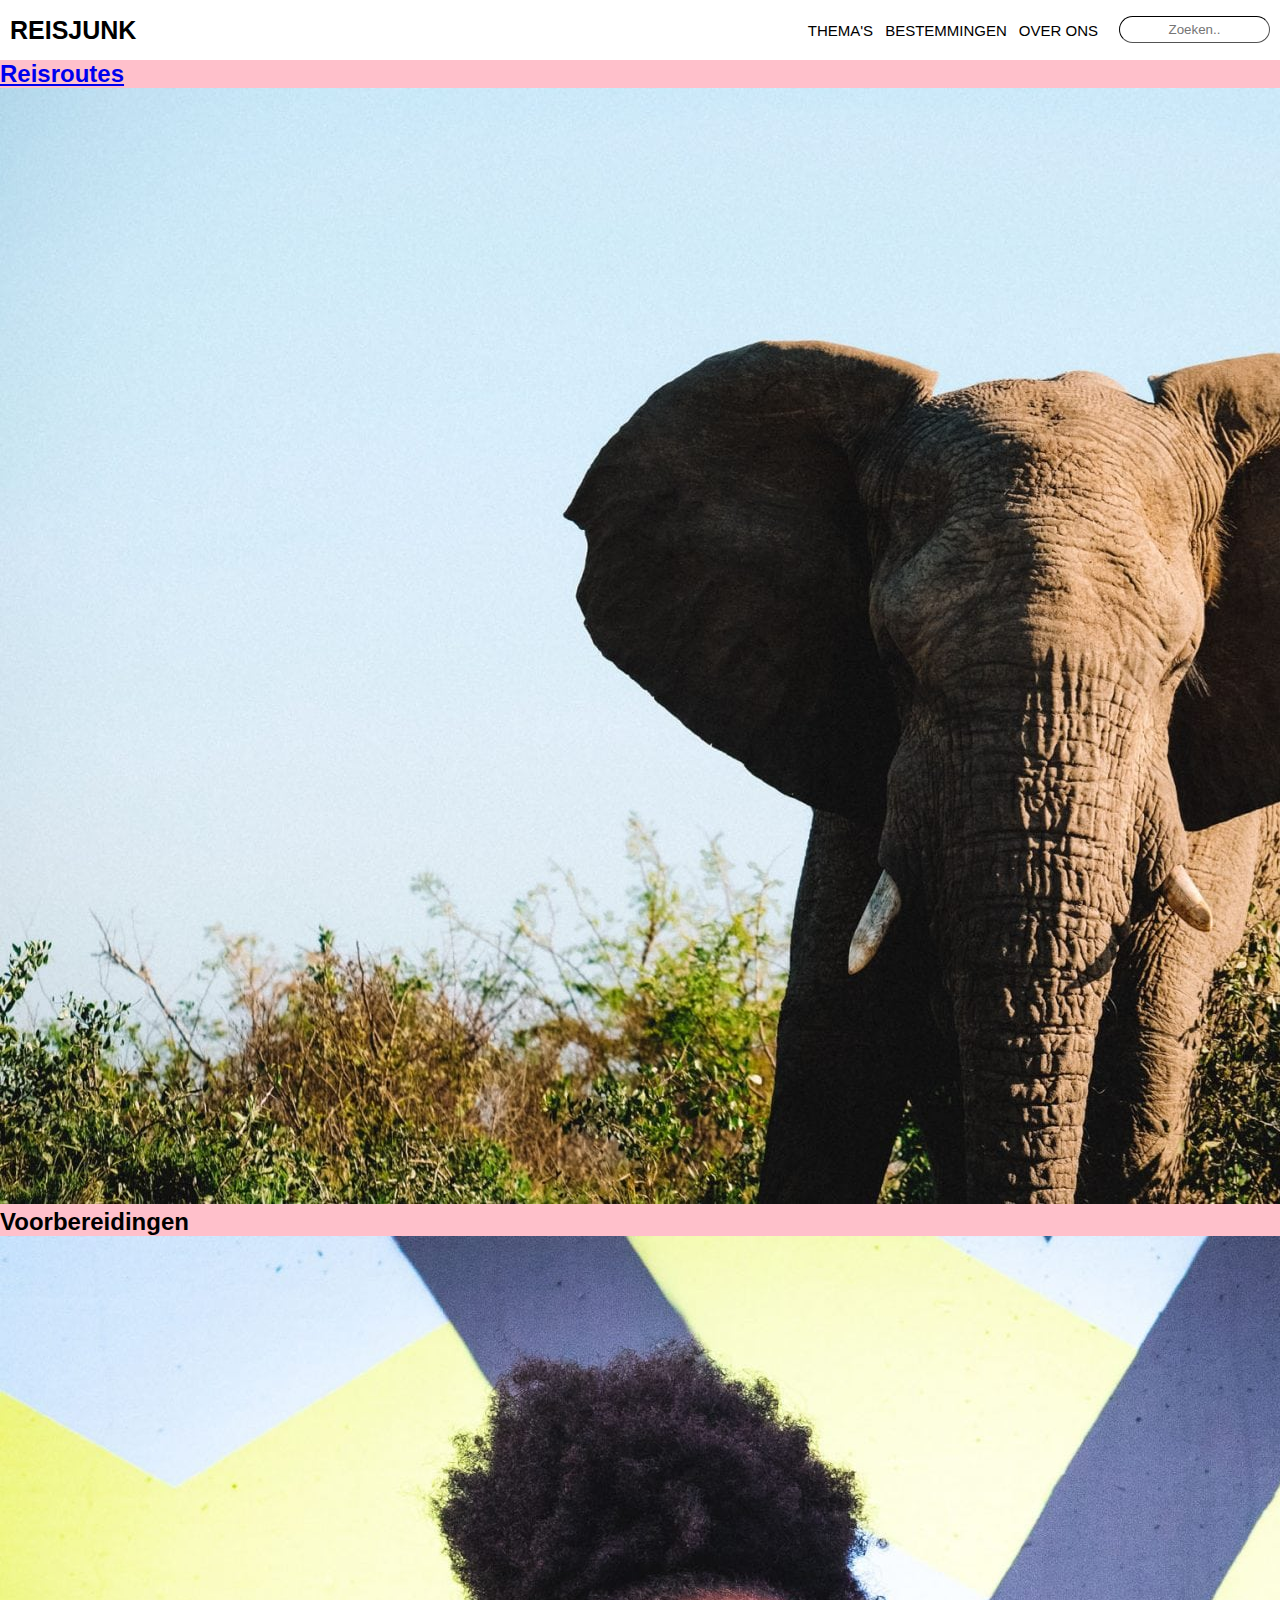
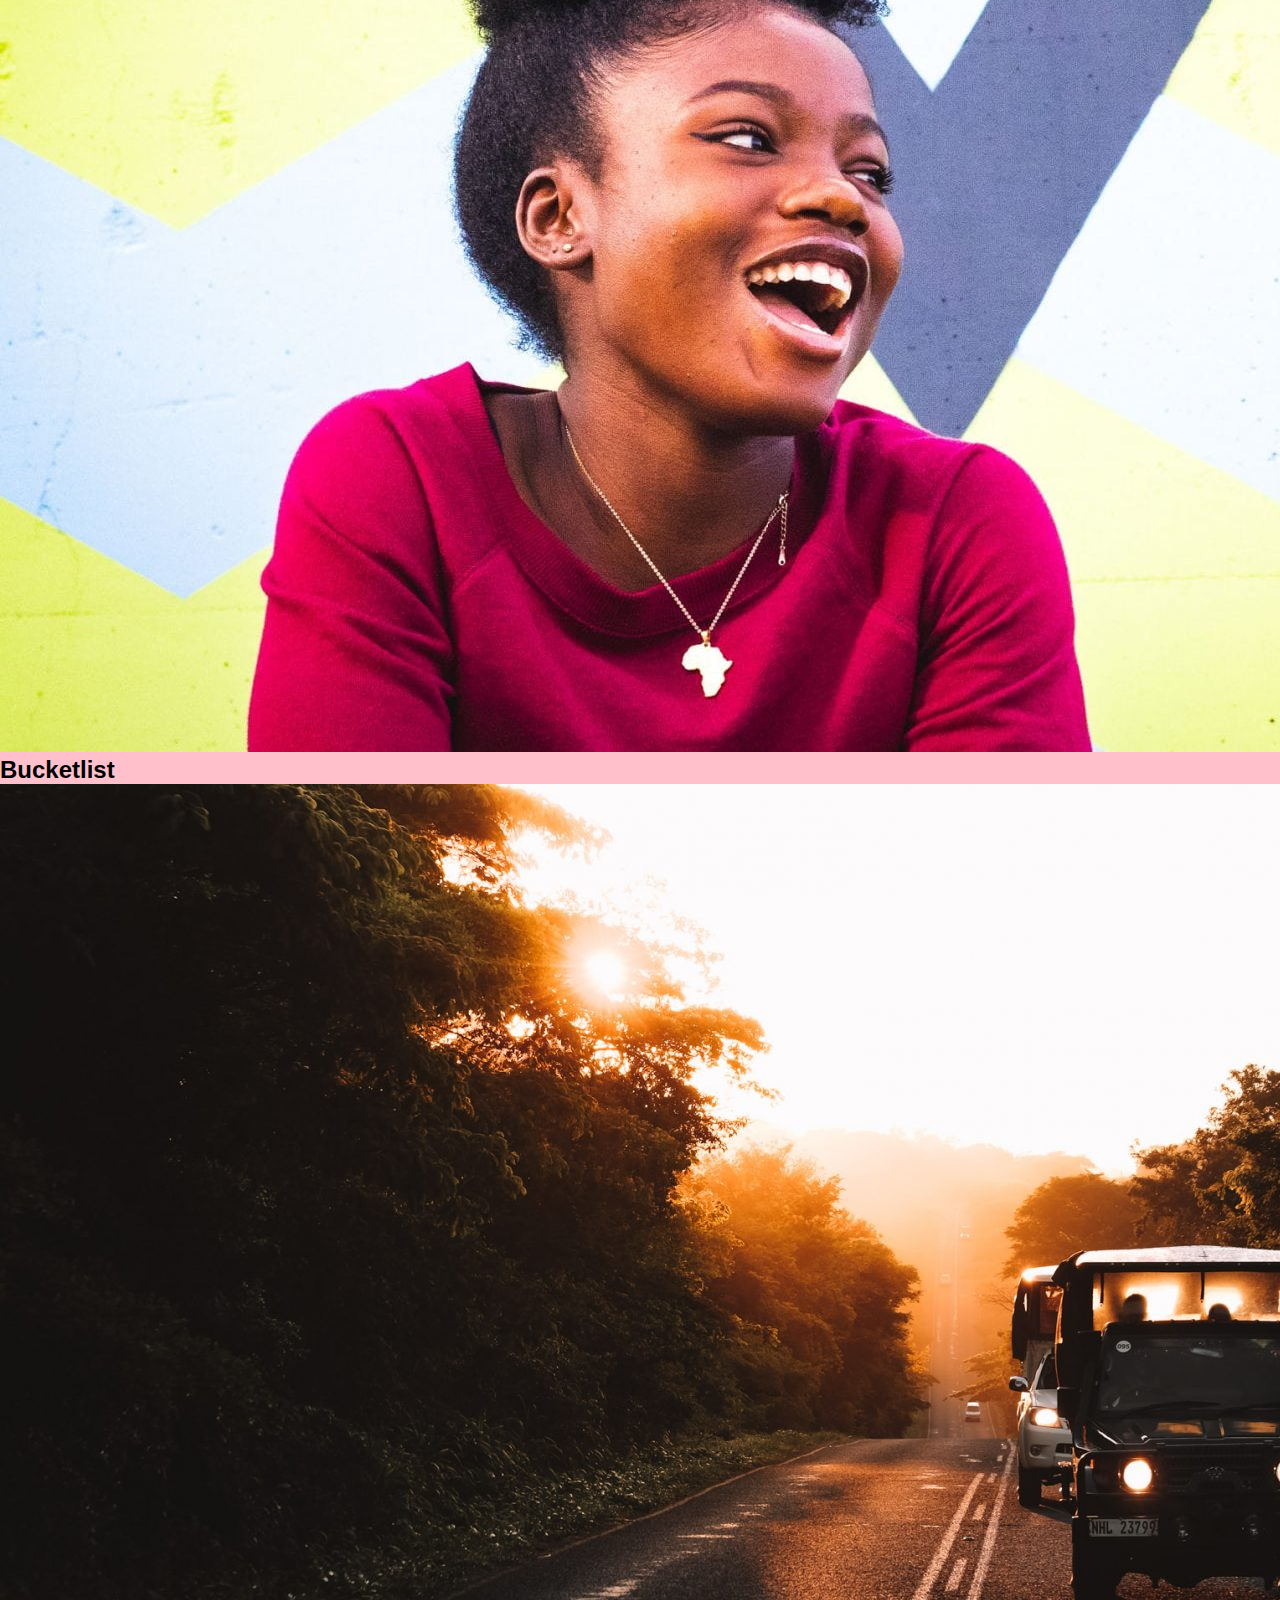
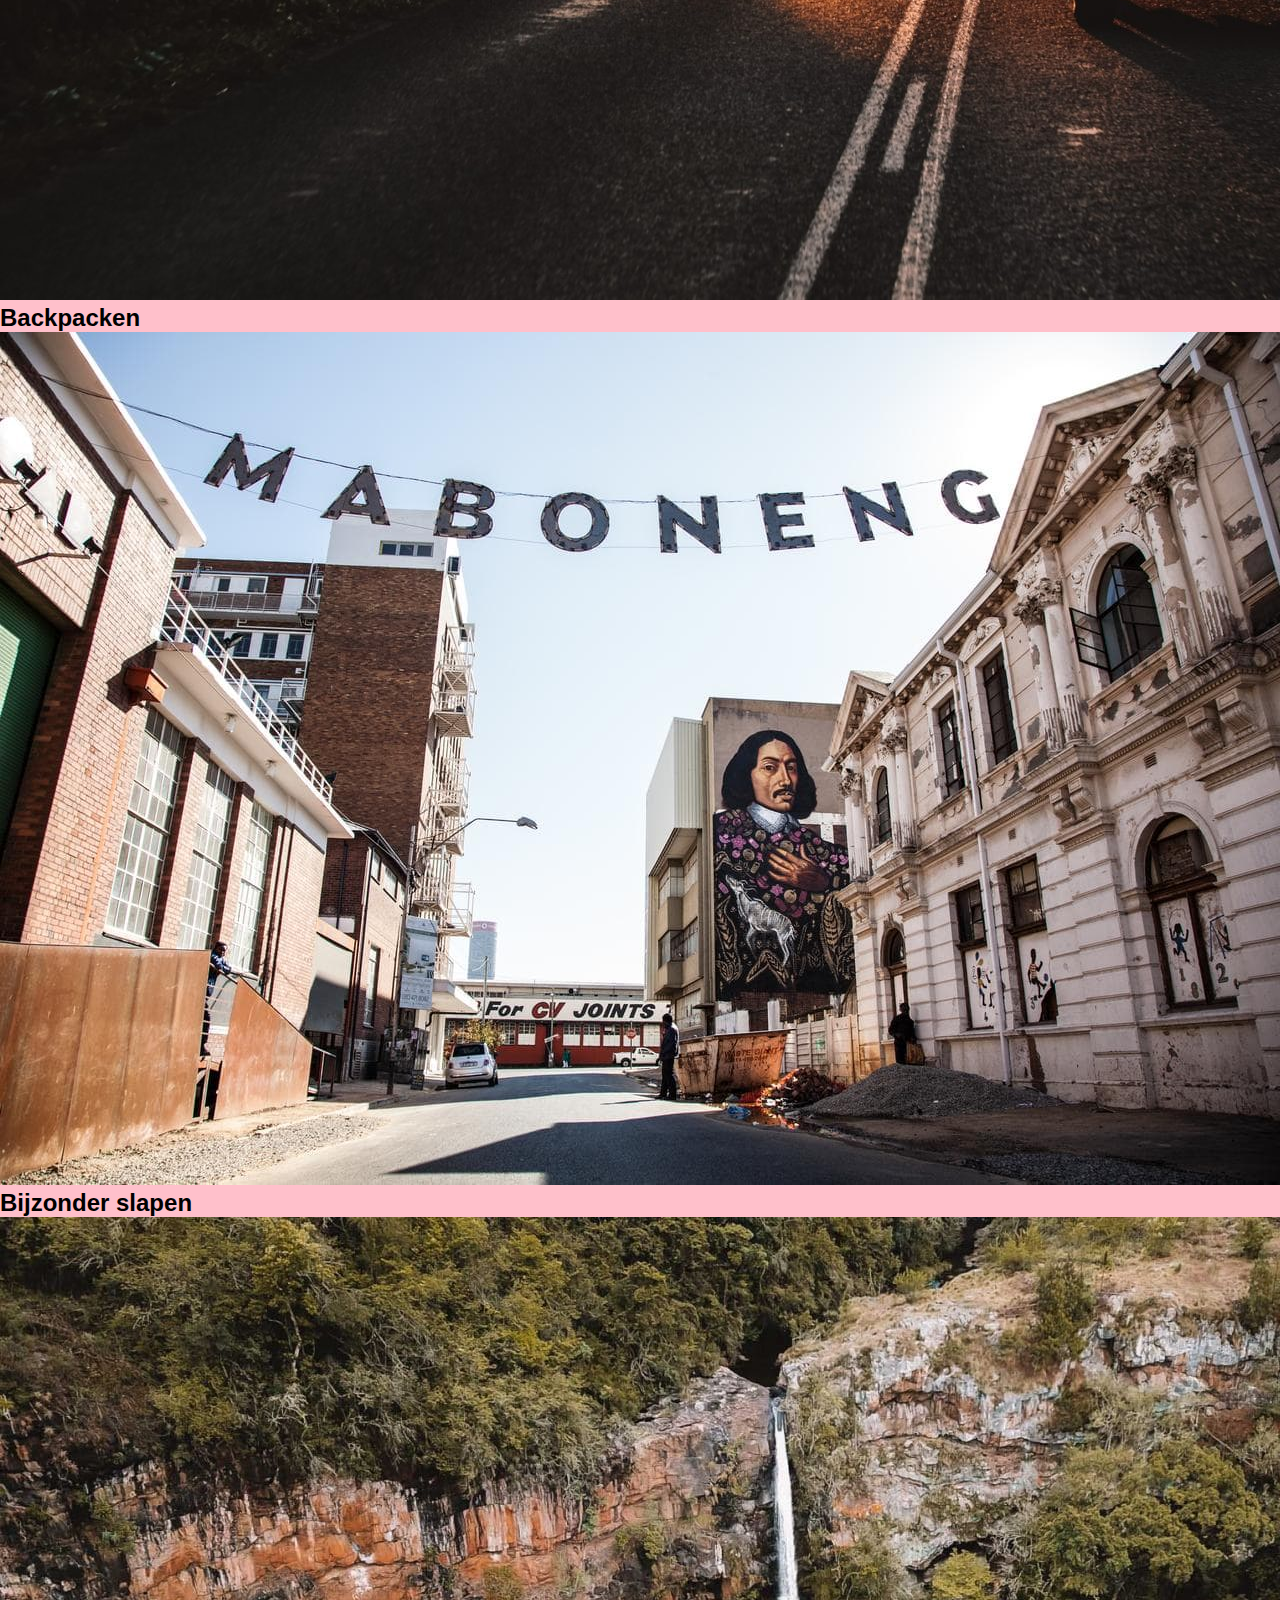
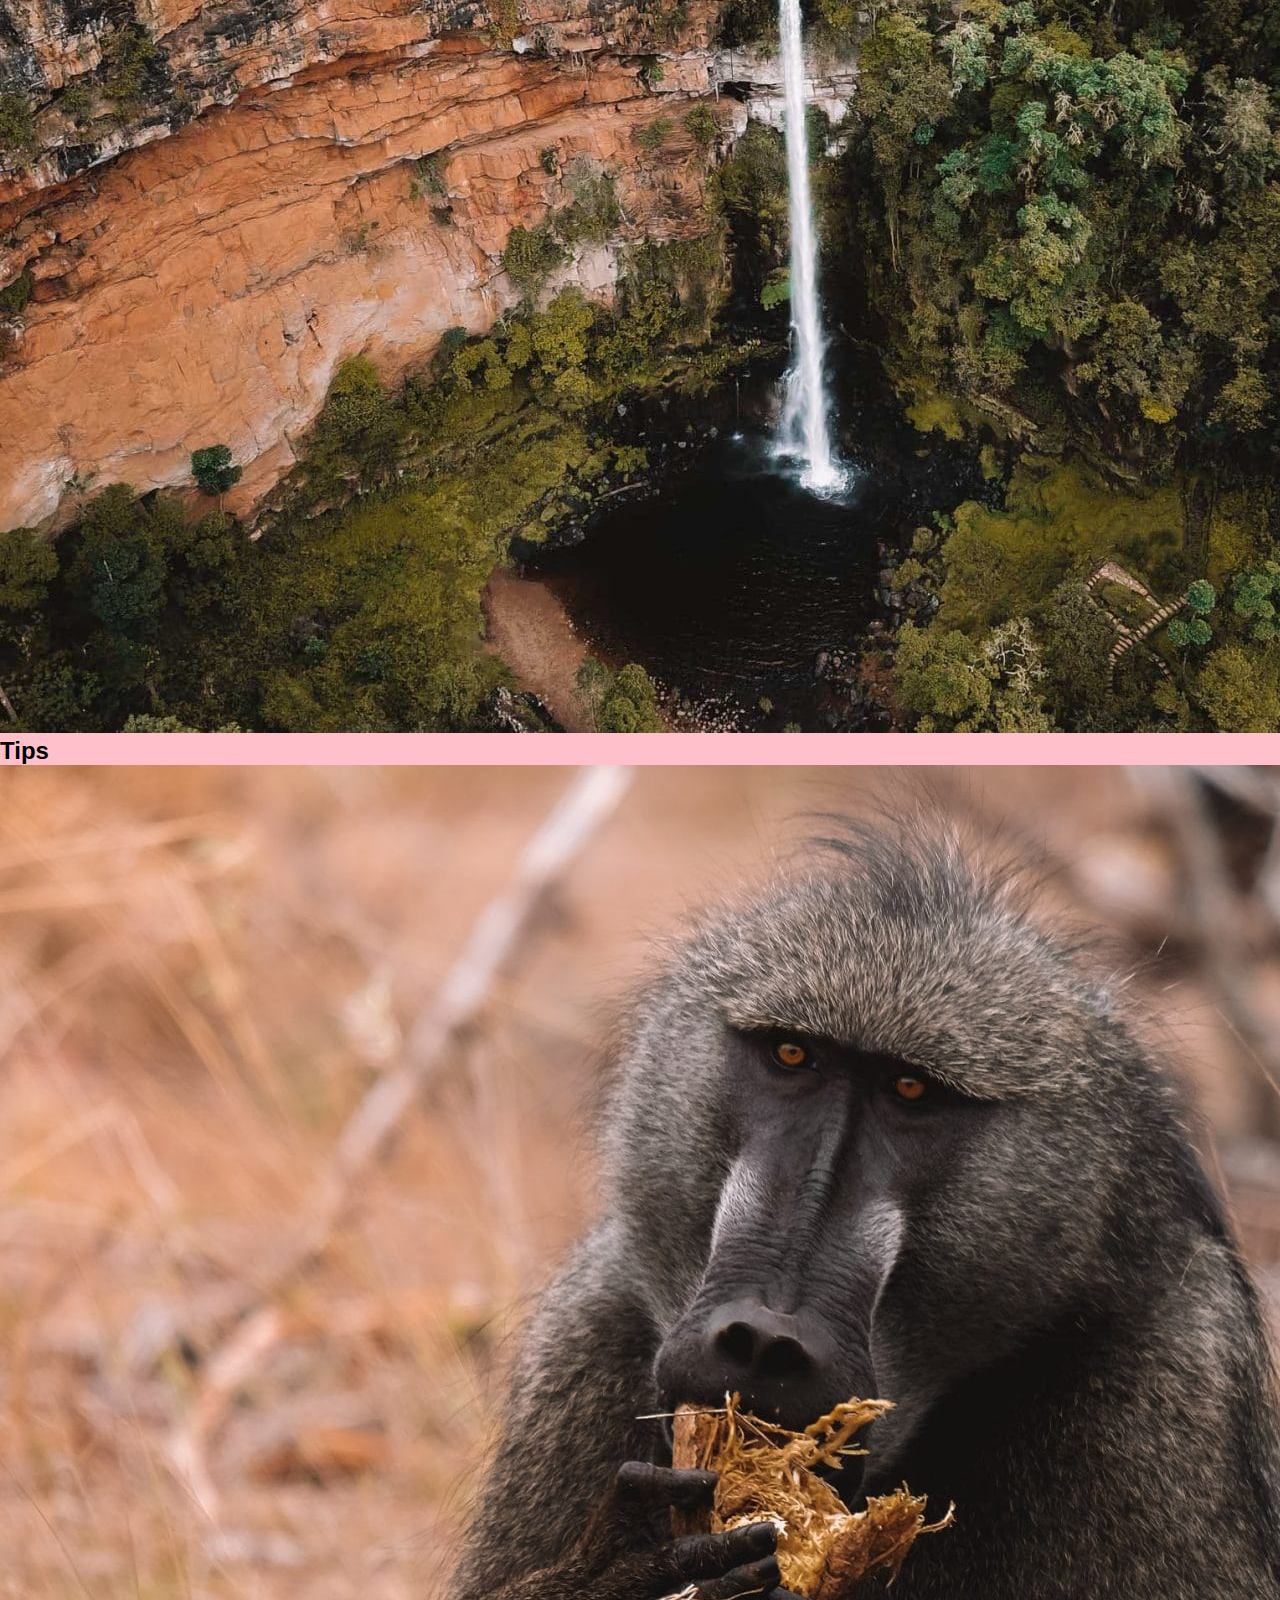
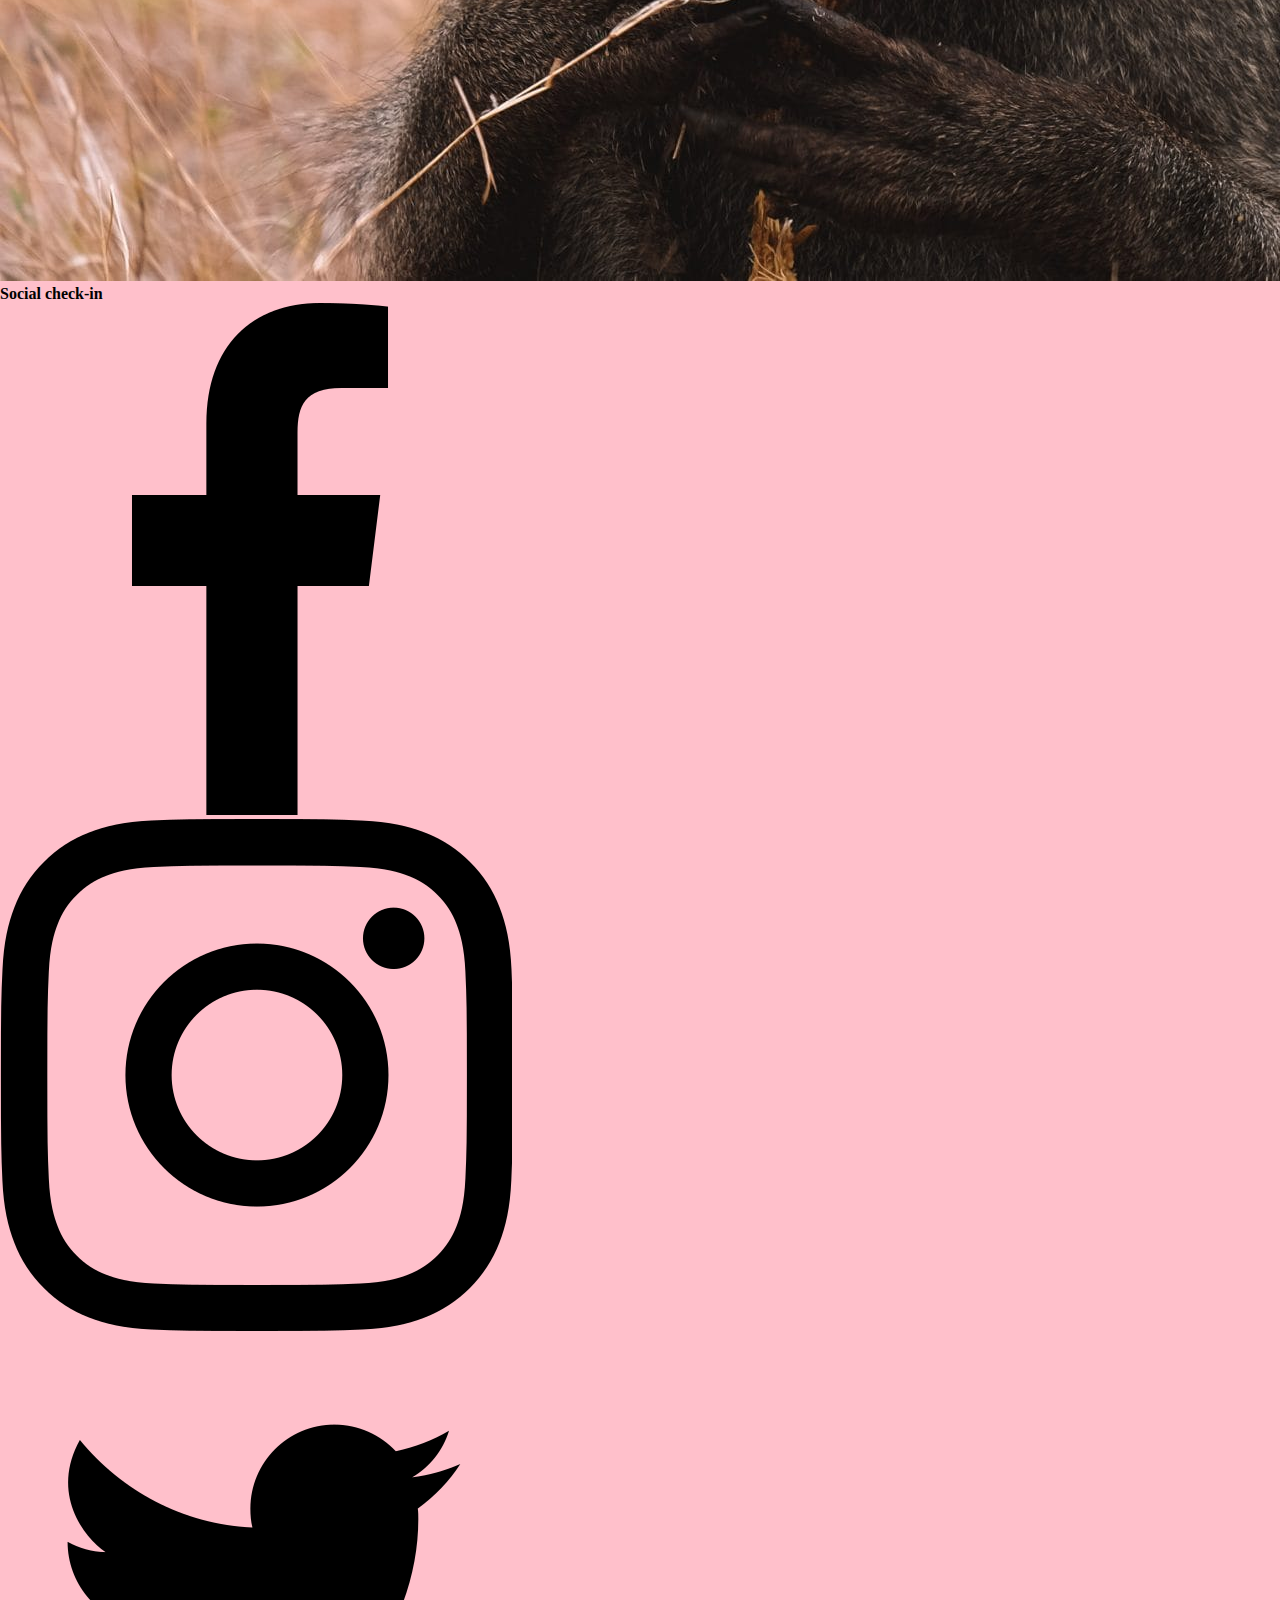
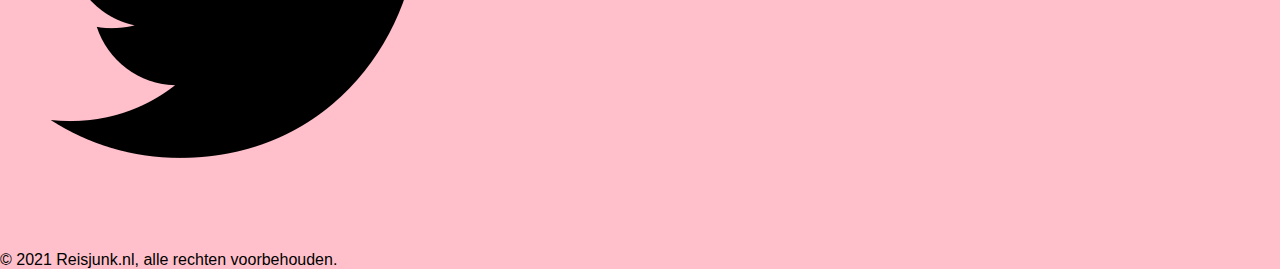
==== index.html @ 183aeb44 "Add files via upload" ====
<!doctype html>
<html lang="nl">

<head>
	<meta charset="UTF-8">
	<meta name="author" content="jouw naam">
	<meta name="viewport" content="width=device-width, initial-scale=1">

	<link href="styles/style.css" rel="stylesheet">
</head>

<body>
	<header>
		<section>
			<a class="merk " href="index.html">Reisjunk</a>
			<!--<img src="images/logo.png" alt="reisjunklogoimage">
				<img src="images/hamburgermenu.png" alt="hamburgermenu">-->
		</section>
		<nav>
			<section>
				<ul>
					<li><a href="#">Thema's</a></li>
					<li><a href="#">Bestemmingen</a></li>
					<li><a href="#">Over ons</a></li>
					<input type="text" placeholder="Zoeken..">
				</ul>
			</section>


<section class="hamburgericon" onclick="toggleMobielMenu(this)">
		<div class="bar 1"></div>
			<div class="bar 2"></div>
			<div class="bar 3"></div>
			<ul class="mobielmenu">
				<li><a href="#">Thema's</a></li>
				<li><a href="#">Bestemmingen</a></li>
				<li><a href="#">Over ons</a></li>
				<input type="text" placeholder="Zoeken..">
			</ul>
		</div>
		</section>
			</nav>

	</header>

	<main>
		<section id="Reisroutes">
			<h2><a href="pagina2.html">Reisroutes</a></h2>
			<img src="images/reisroutes.jpeg" alt="reisroutesimg">
		</section>

		<section id="Voorbereidingen">
			<h2>Voorbereidingen</h2>
			<img src="images/voorbereidingen.jpeg" alt="voorbereidingenimg">
		</section>

		<section id="Bucketlist">
			<h2>Bucketlist</h2>
			<img src="images/bucketlist.jpeg" alt="bucketlistimg">
		</section>

		<section id="Backpacken">
			<h2>Backpacken</h2>
			<img src="images/backpacken.jpeg" alt="backpackenimg">
		</section>

		<section id="Bijzonder slapen">
			<h2>Bijzonder slapen</h2>
			<img src="images/bijzonderslapen.jpeg" alt="Bijzonderslapenimg">
		</section>

		<section id="Tips">
			<h2>Tips</h2>
			<img src="images/tips.jpeg" alt="tipsimg">
		</section>

	</main>

	<footer>
		<section id="socials">
			<h4>Social check-in</h4>

			<ul>
				<li> <a href="https://www.instagram.com/reisjunk/"><img src="images/facebook.png" alt="facebook"></a></li>
				<li><a href="https://www.instagram.com/reisjunk/"><img src="images/instagram.png" alt="instagram"></a></li>
				<li><a href="https://www.instagram.com/reisjunk/"><img src="images/twitter.png" alt="twitter"></a></li>
			</ul>
			<p>© 2021 Reisjunk.nl, alle rechten voorbehouden.</p>

		</section>

		<footer>
</body>

</html>
---- styles/style.css ----
/* CSS Document */
:root {
  --lettertype: Helvetica;
  --letterkleur: black;
  --achtergrondkleur: white;
}

* {
  padding: 0;
  margin: 0;
}

body {
  background-color: pink
}

li {
  font-family: var(--lettertype);
  color: var(--letterkleur);
}

header {
  padding: 10px 10px 10px 10px;
  background-color: var(--achtergrondkleur);
  height: 40px;
  display: flex;
  justify-content: space-between;
  align-items: center;

}


nav a {
  text-decoration: none;
  font-family: var(--lettertype);
  font-weight: normal;
}

header ul {
  text-decoration: none;
  list-style: none;
  display: flex;
  justify-content: space-around;
}

header ul li {
  font-family: var(--lettertype);
  font-size: 15px;
  font-weight: bold;
  text-transform: uppercase;
  padding: 6px;
}

header ul li:hover {
  transform: scale(1.1);
  transition: 0.5s;
}

header ul li a {
  color: var(--letterkleur);
}

header input {
  border-radius: 25px;
  border-color: var(--letterkleur);
  border-style: inset;
  border-width: thin;
  box-shadow: none;
  padding: 0;
  height: 25px;
  margin-left: 15px;
}

input[type=text] {
  text-align: center;
  font-family: var(--lettertype);
  color: var(--letterkleur);

}

.merk {
  color: var(--letterkleur);
  font-weight: bold;
  font-size: 25px;
  text-transform: uppercase;
  display: flex;
  text-decoration: none;
  margin: auto;
}

.hamburgericon {
  margin: auto 0;
  display: none;
  cursor: pointer;
}

.hamburgericon div {
  width: 30px;
  height: 3px;
  background-color: var(--letterkleur);
  margin: 6px 0;
  transition: 0.4s;
}

.open .bar1 {
  transform: rotate(45deg) translate(-6px, -6px);
}

.open .bar2 {
  opacity: 0;
}

.open .bar3 {
  transform: rotate(45deg) translate(-6px, -8px);
}

.open .mobielmenu {
  display: flex;
  flex-direction: column;
  align-items: center;
  justify-content: flex-end;
}

.mobielmenu {
  display: none;
  position: absolute;
  top: 15%;
  left: 0;
  height: calc(100vh -50px);
  width: 100%;
}

.mobielmenu li {
  margin-top: 0px;
  margin-bottom: 50px;
}

.mobielmenu li a {
  text-decoration: none;
  font-weight: bold;
  font-size: 25px;
}

.mobielmenu input {
  height: 30px;
}

@media (max-width: 650px) {
  header nav ul {
    display: none;
  }

  .hamburgericon {
    display: block;
  }
}

h1 {
  font-family: var(--lettertype);
  color: var(--letterkleur);
}

h2 {
  font-family: var(--lettertype);
}

h3 {
  font-family: var(--lettertype);
}

p {
  font-family: var(--lettertype);
}

a {
  font-family: var(--lettertype);
}
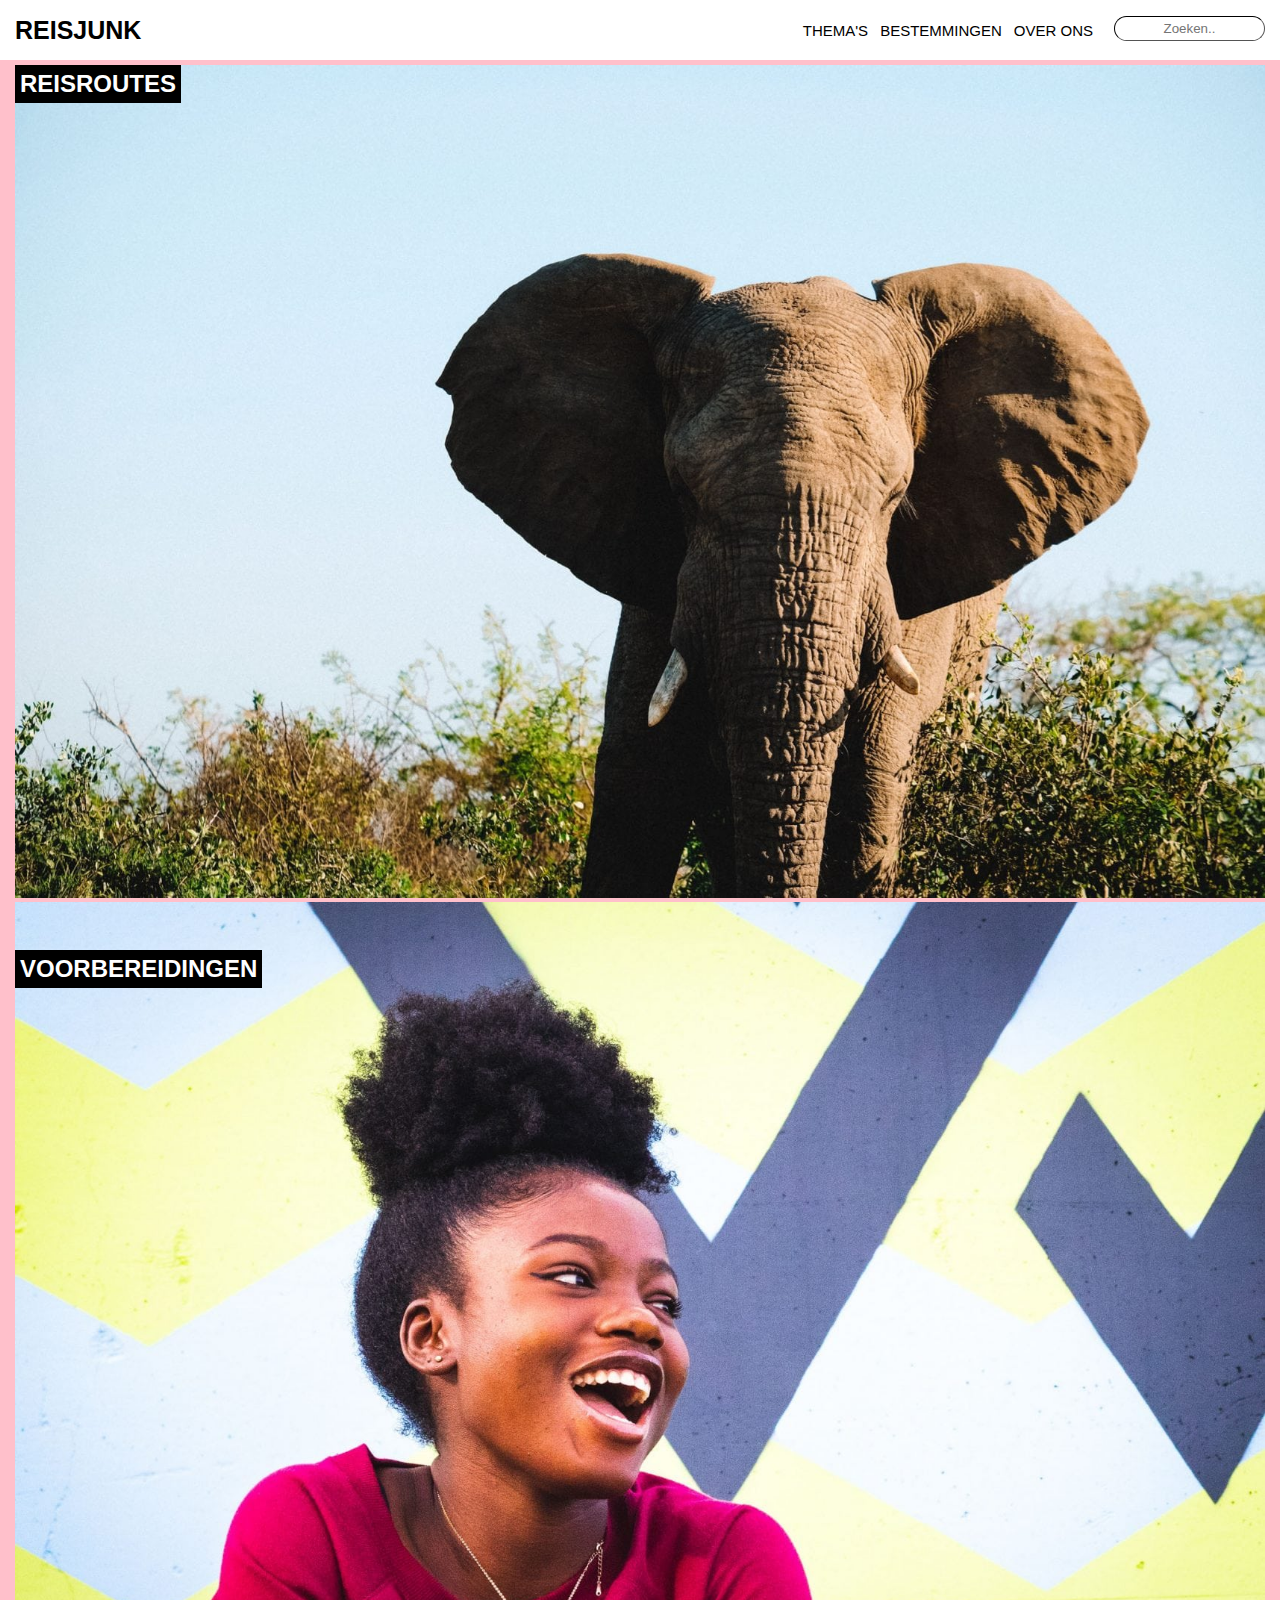
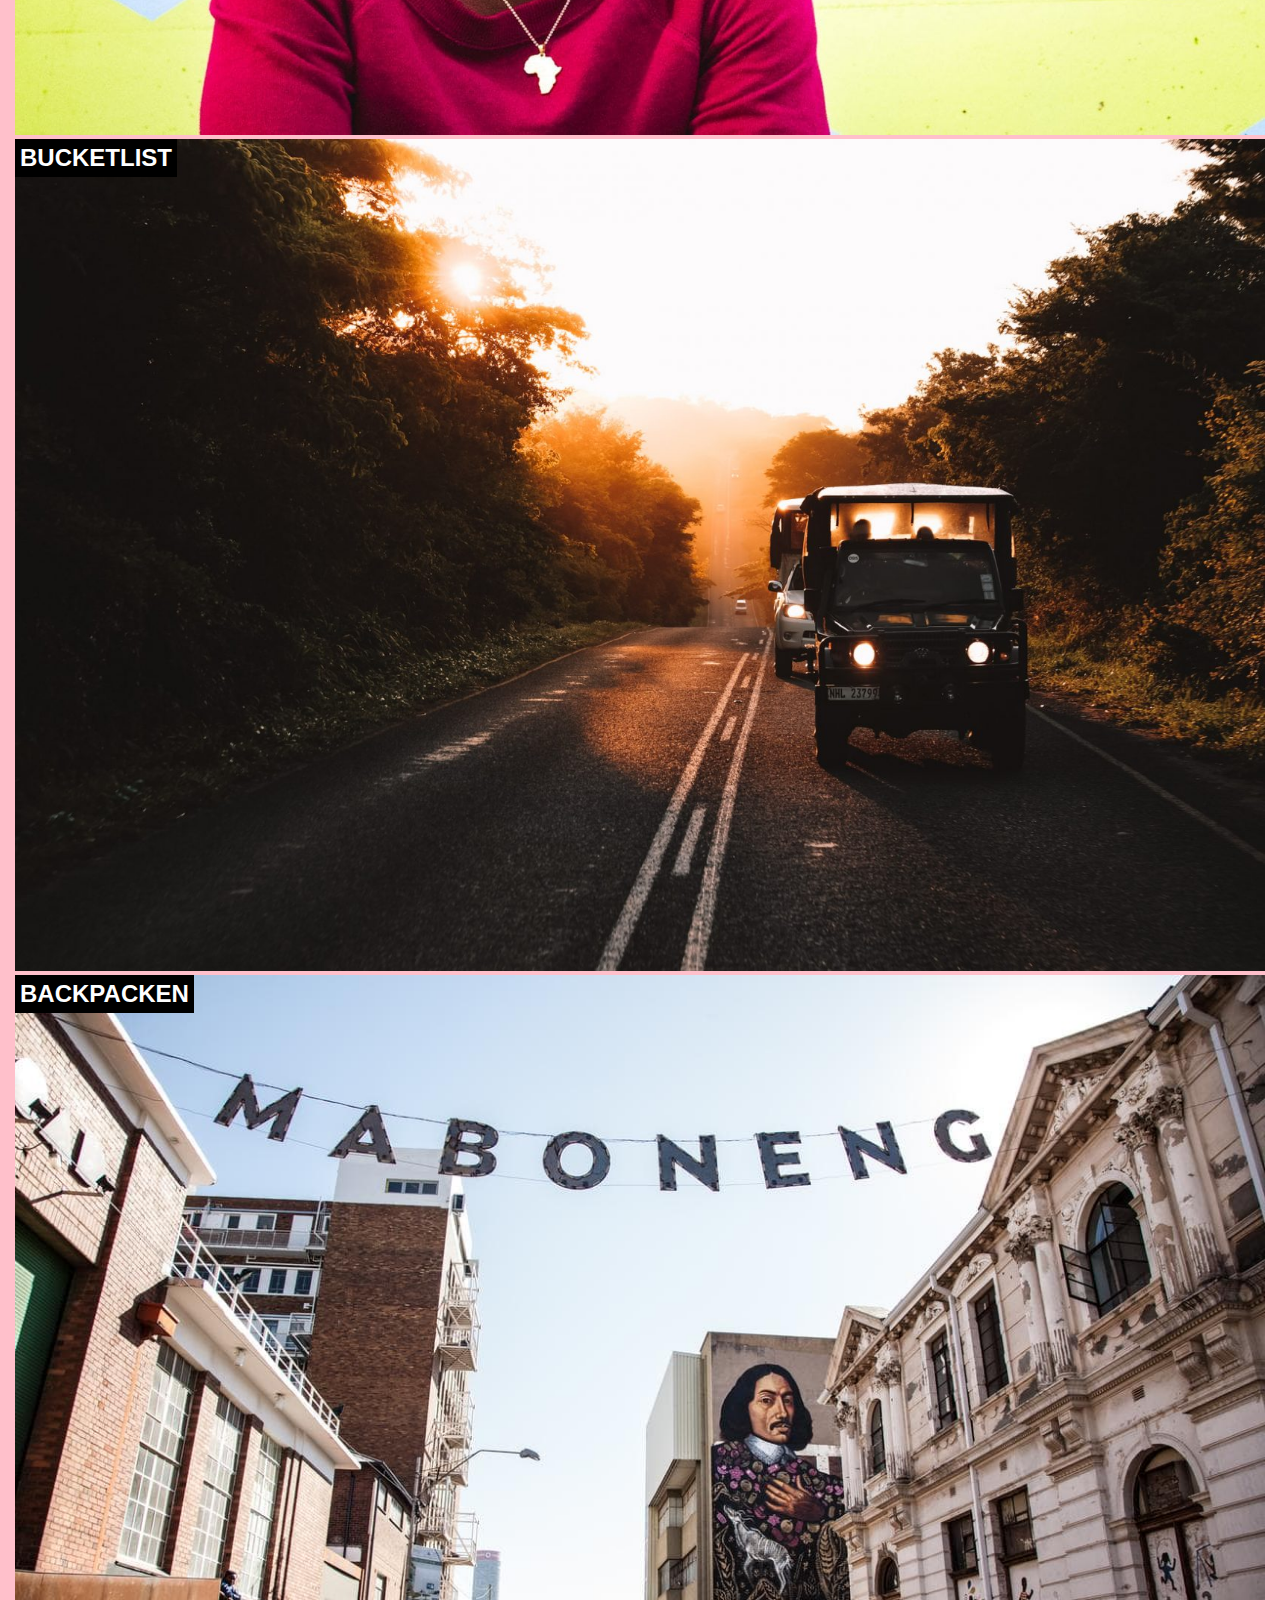
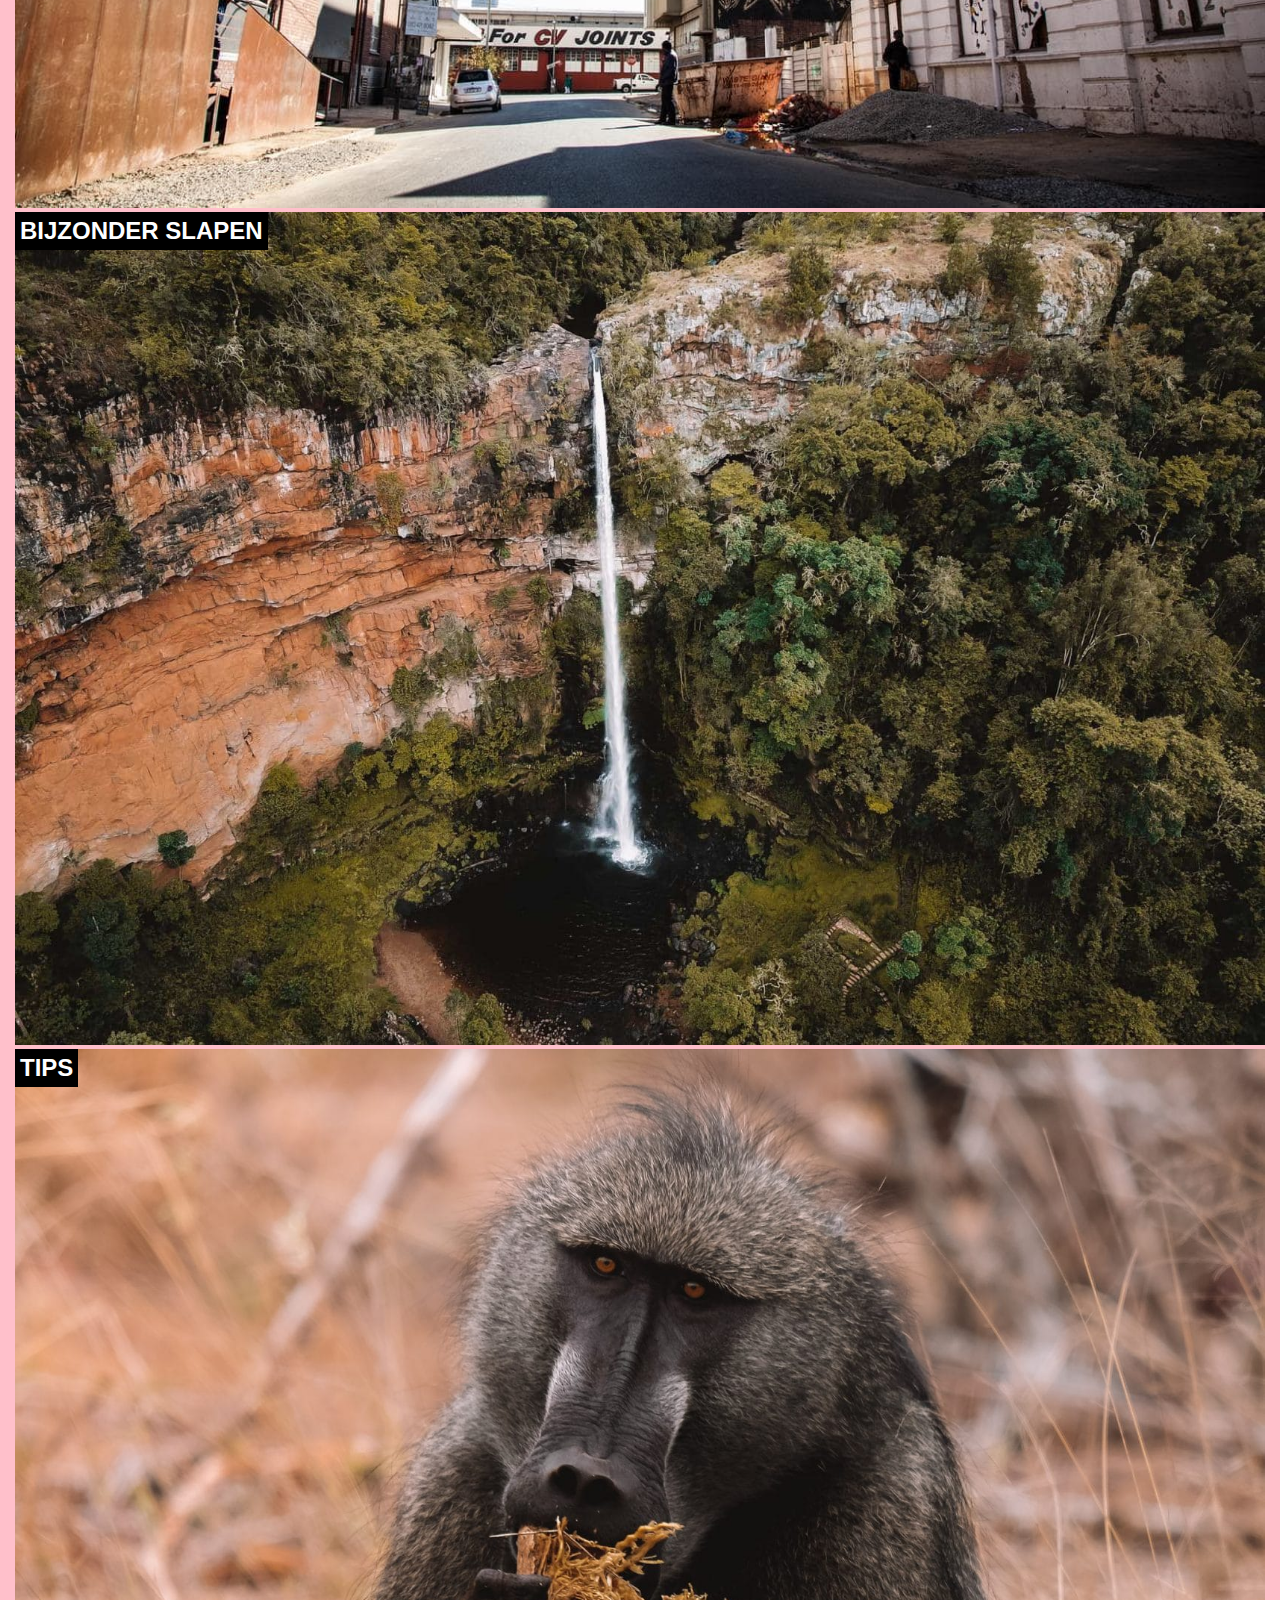
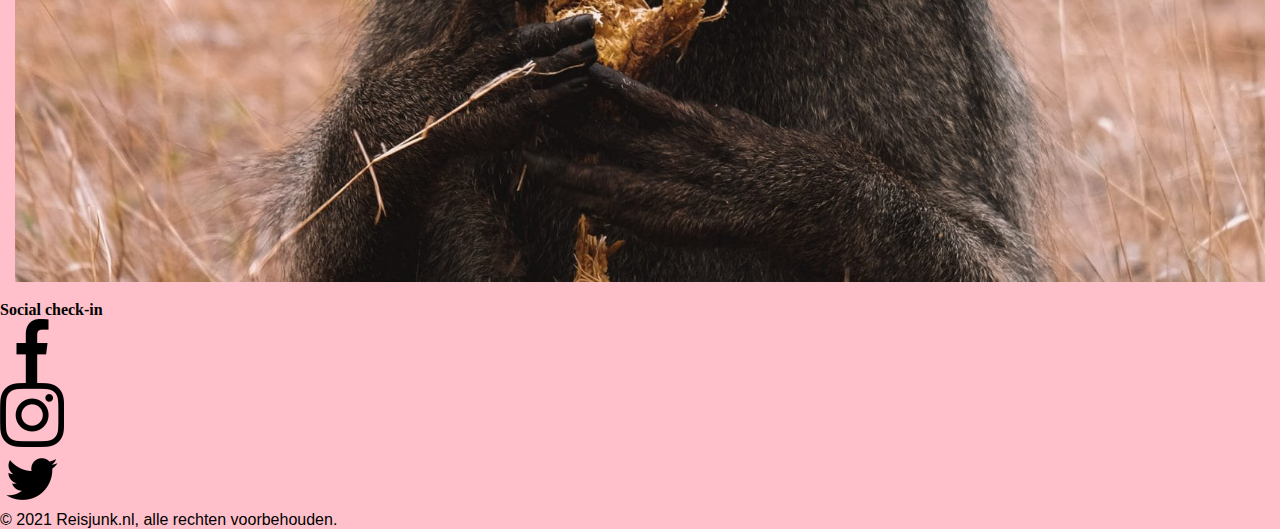
==== commit aaab183d: "Add files via upload" ====
--- a/index.html
+++ b/index.html
@@ -44,33 +44,33 @@
 	</header>
 
 	<main>
-		<section id="Reisroutes">
+		<section >
 			<h2><a href="pagina2.html">Reisroutes</a></h2>
 			<img src="images/reisroutes.jpeg" alt="reisroutesimg">
 		</section>
 
-		<section id="Voorbereidingen">
-			<h2>Voorbereidingen</h2>
+		<section>
+			<h2><a href="pagina2.html">Voorbereidingen</a></h2>
 			<img src="images/voorbereidingen.jpeg" alt="voorbereidingenimg">
 		</section>
 
-		<section id="Bucketlist">
-			<h2>Bucketlist</h2>
+		<section >
+			<h2><a href="pagina2.html">Bucketlist</a></h2>
 			<img src="images/bucketlist.jpeg" alt="bucketlistimg">
 		</section>
 
-		<section id="Backpacken">
-			<h2>Backpacken</h2>
+		<section >
+			<h2><a href="pagina2.html">Backpacken</a></h2>
 			<img src="images/backpacken.jpeg" alt="backpackenimg">
 		</section>
 
-		<section id="Bijzonder slapen">
-			<h2>Bijzonder slapen</h2>
+		<section >
+			<h2><a href="pagina2.html">Bijzonder slapen</a></h2>
 			<img src="images/bijzonderslapen.jpeg" alt="Bijzonderslapenimg">
 		</section>
 
-		<section id="Tips">
-			<h2>Tips</h2>
+		<section >
+			<h2><a href="pagina2.html">Tips</a></h2>
 			<img src="images/tips.jpeg" alt="tipsimg">
 		</section>
 
@@ -90,6 +90,7 @@
 		</section>
 
 		<footer>
+			<script src="scripts/script.js"></script>
 </body>
 
 </html>
--- a/styles/style.css
+++ b/styles/style.css
@@ -8,10 +8,17 @@
 * {
   padding: 0;
   margin: 0;
+  box-sizing: border-box;
 }
 
 body {
   background-color: pink
+
+}
+
+main{
+    padding: 15px;
+
 }
 
 li {
@@ -20,13 +27,16 @@
 }
 
 header {
-  padding: 10px 10px 10px 10px;
+  top: 0px;
   background-color: var(--achtergrondkleur);
   height: 40px;
   display: flex;
   justify-content: space-between;
   align-items: center;
-
+  position: fixed;
+  width: 100%;
+padding: 30px 15px 30px 15px;
+z-index: 100;
 }
 
 
@@ -34,6 +44,7 @@
   text-decoration: none;
   font-family: var(--lettertype);
   font-weight: normal;
+
 }
 
 header ul {
@@ -85,13 +96,12 @@
   text-transform: uppercase;
   display: flex;
   text-decoration: none;
-  margin: auto;
 }
 
 .hamburgericon {
-  margin: auto 0;
-  display: none;
-  cursor: pointer;
+ cursor: pointer;
+ display: none;
+
 }
 
 .hamburgericon div {
@@ -118,13 +128,14 @@
   display: flex;
   flex-direction: column;
   align-items: center;
-  justify-content: flex-end;
+  justify-content: flex-start;
+background-color: var(--achtergrondkleur);
+height: calc(100vh - 40px);
 }
 
 .mobielmenu {
   display: none;
   position: absolute;
-  top: 15%;
   left: 0;
   height: calc(100vh -50px);
   width: 100%;
@@ -143,6 +154,7 @@
 
 .mobielmenu input {
   height: 30px;
+  margin-bottom: 20px;
 }
 
 @media (max-width: 650px) {
@@ -155,6 +167,61 @@
   }
 }
 
+main {
+position: relative;
+
+
+}
+
+
+ main h2 {
+  display:flex;
+  position: absolute;
+
+  justify-content:center;
+    align-items:right;
+
+
+    padding:5px;
+    background-color: black;
+
+
+
+}
+main a {
+  text-decoration: none;
+    color: white;
+  text-transform: uppercase;
+
+
+
+}
+
+main section:nth-of-type(2) h2 {
+  margin-top: 2em;
+
+}
+
+
+
+img {
+max-width: 100%;}
+
+body {
+  padding-top: 50px;
+}
+
+footer {
+  position: relative
+  display: flex;
+}
+
+footer img{
+  max-width: 5%;
+  display: flex;
+  justify-content: center;
+}
+
 h1 {
   font-family: var(--lettertype);
   color: var(--letterkleur);
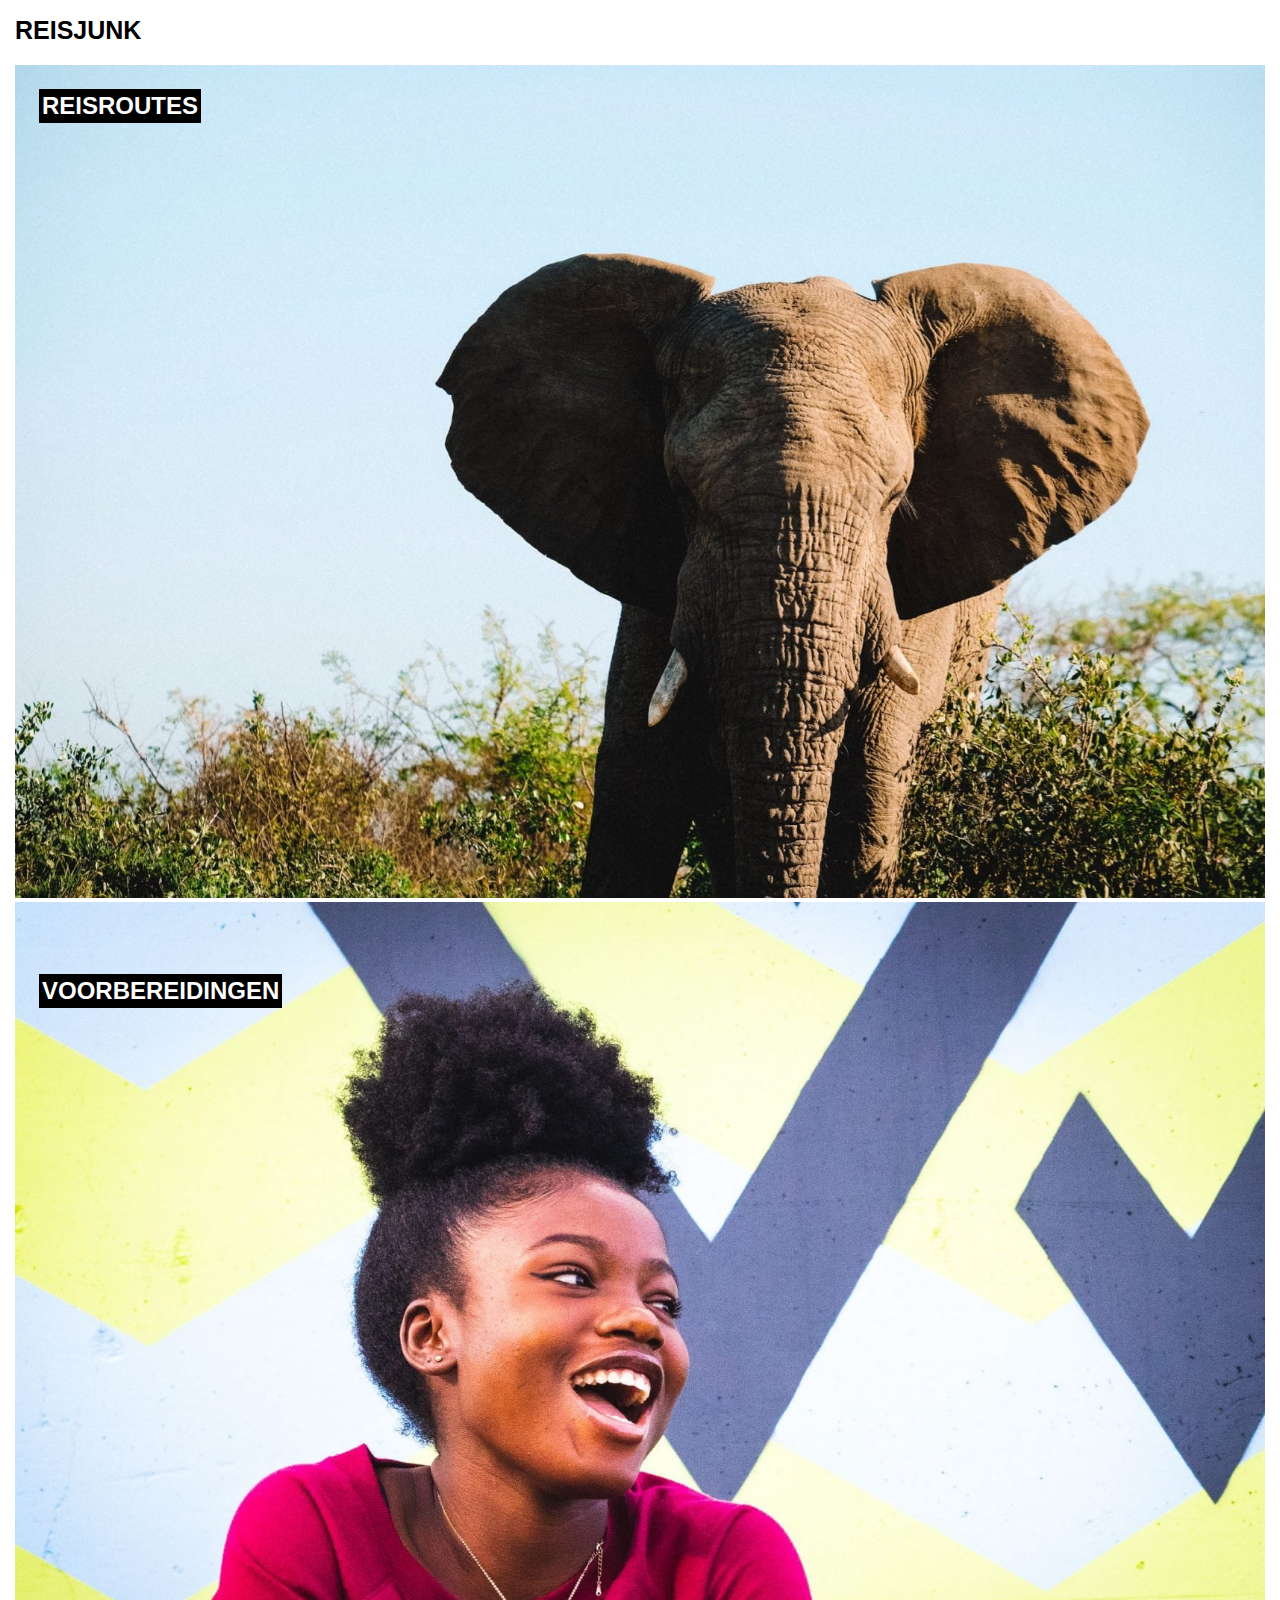
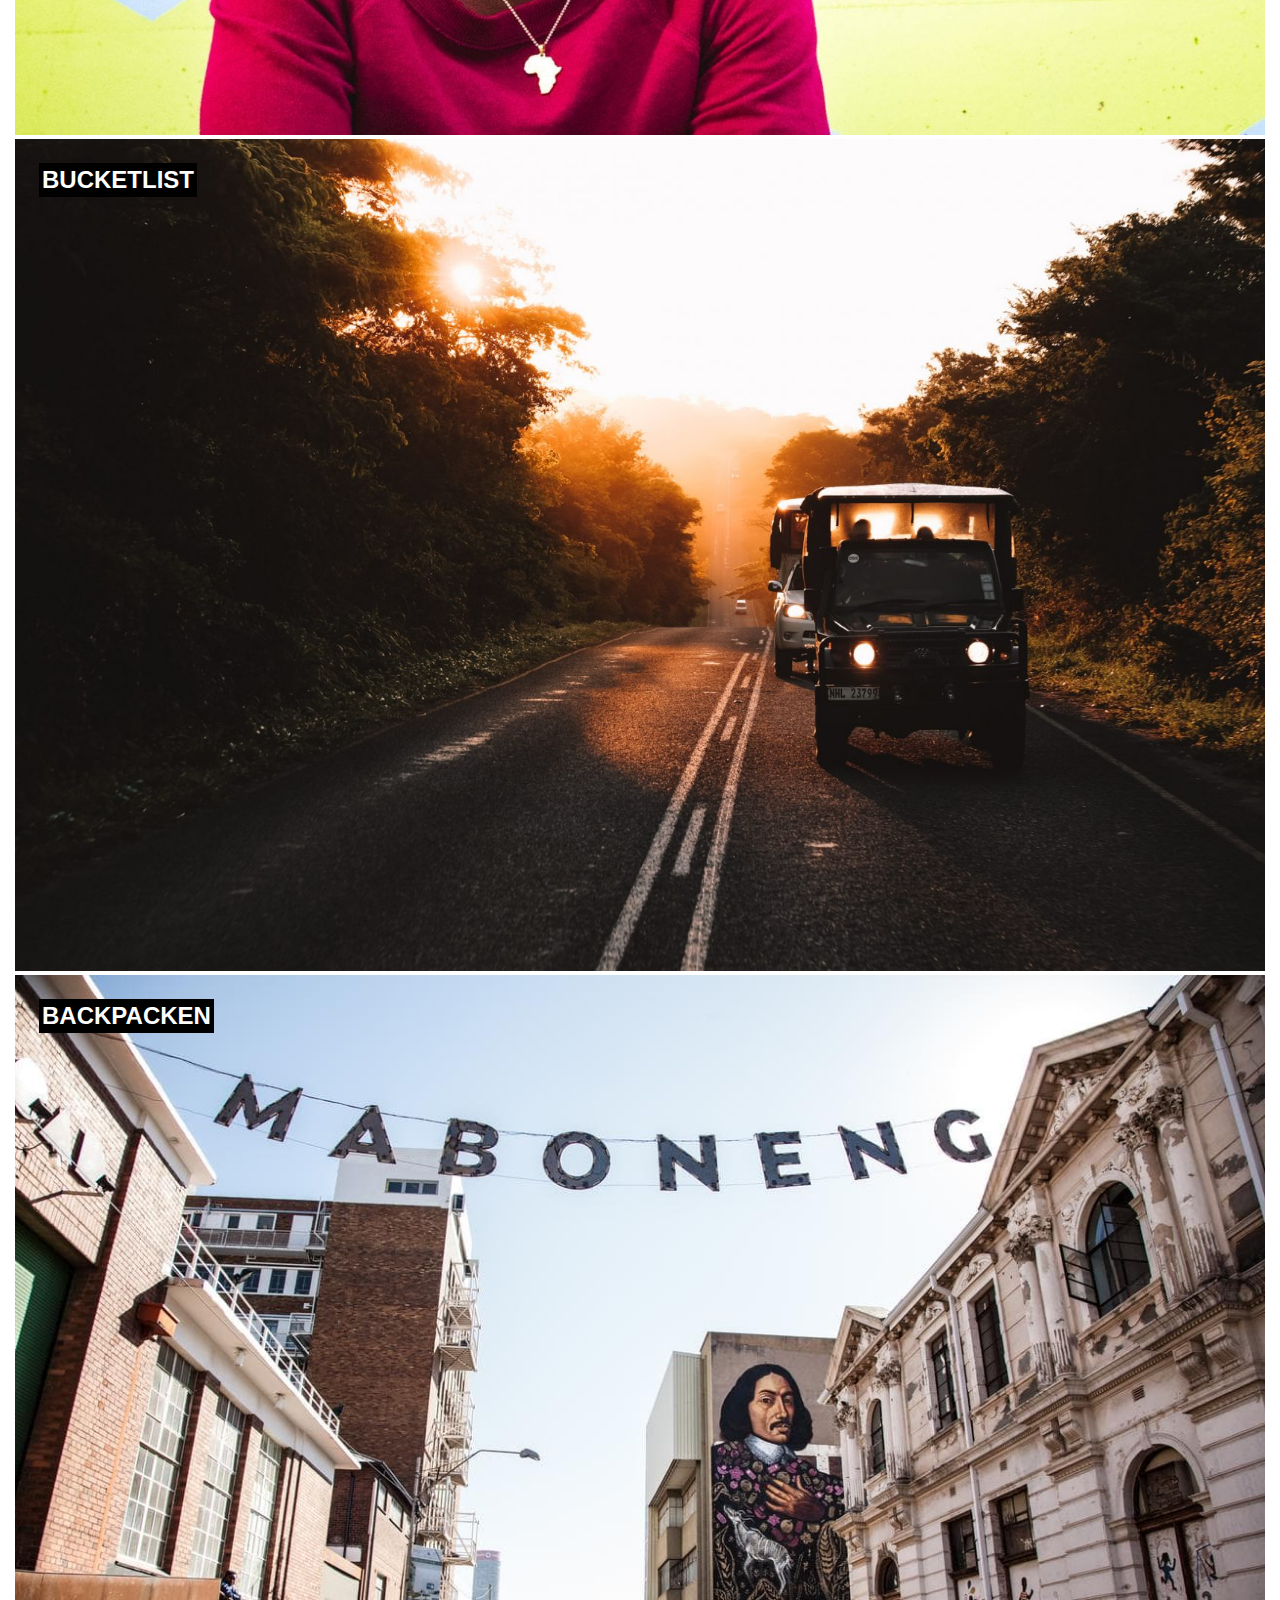
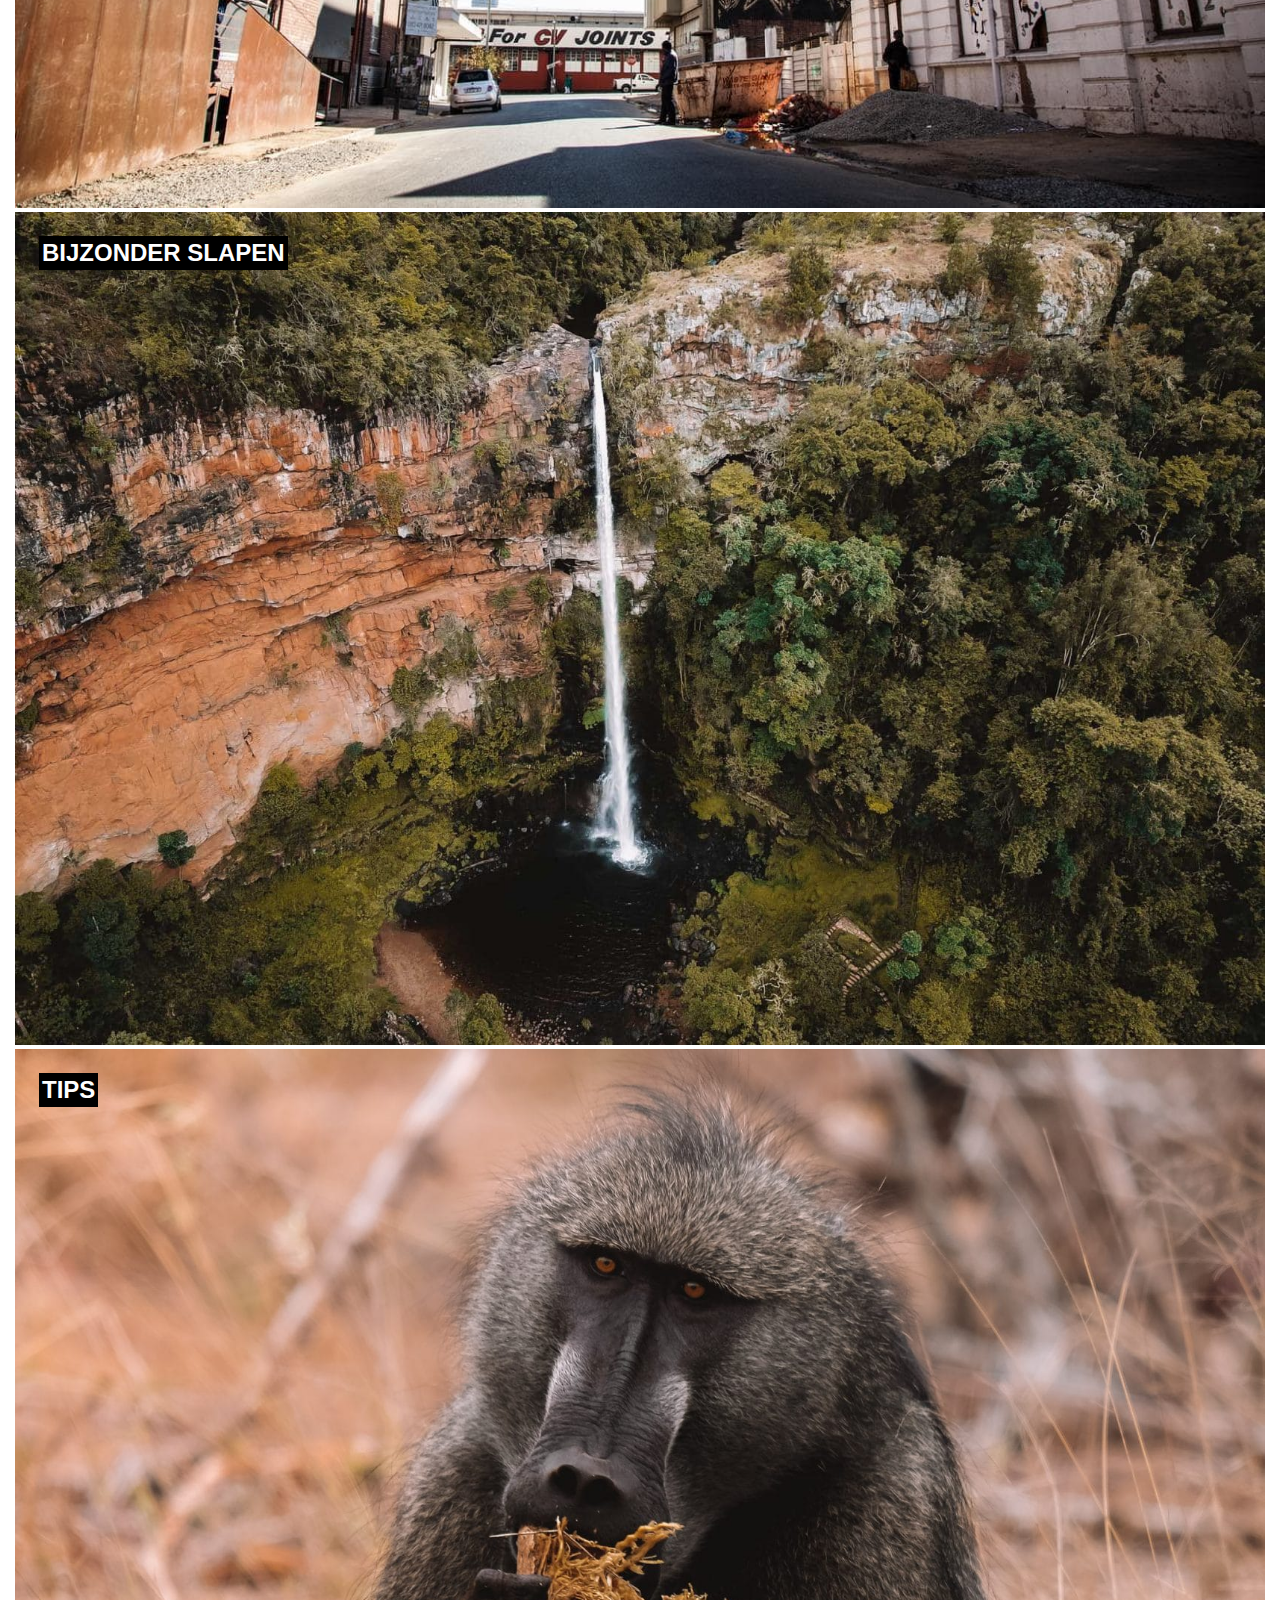
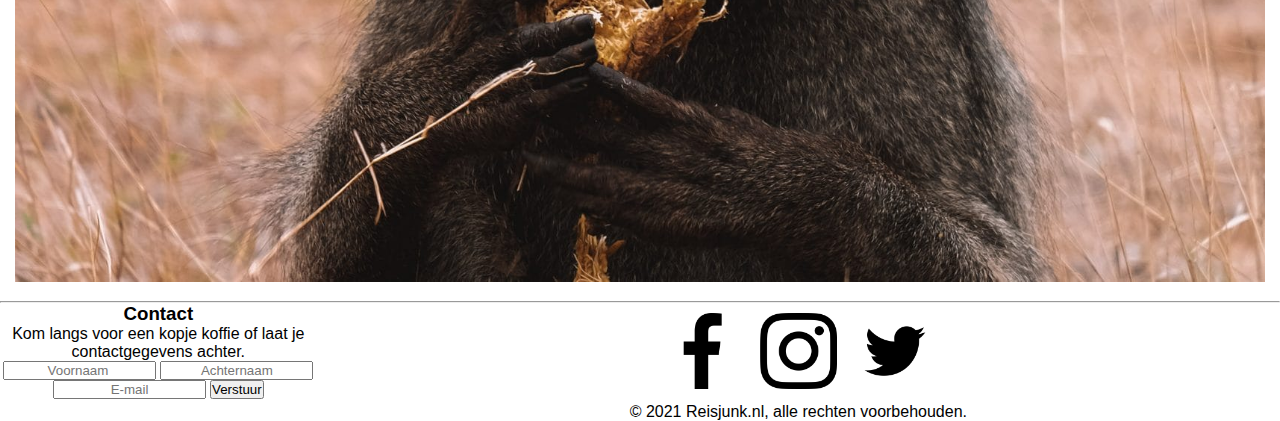
==== commit 4cf501dd: "Add files via upload" ====
--- a/index.html
+++ b/index.html
@@ -17,34 +17,33 @@
 				<img src="images/hamburgermenu.png" alt="hamburgermenu">-->
 		</section>
 		<nav>
-			<section>
-				<ul>
+
+
+
+			<section class="hamburgericon">
+				<div class="bar 1"></div>
+				<div class="bar 2"></div>
+				<div class="bar 3"></div>
+				<ul class="mobielmenu">
 					<li><a href="#">Thema's</a></li>
 					<li><a href="#">Bestemmingen</a></li>
 					<li><a href="#">Over ons</a></li>
 					<input type="text" placeholder="Zoeken..">
 				</ul>
+				</div>
 			</section>
-
-
-<section class="hamburgericon" onclick="toggleMobielMenu(this)">
-		<div class="bar 1"></div>
-			<div class="bar 2"></div>
-			<div class="bar 3"></div>
-			<ul class="mobielmenu">
-				<li><a href="#">Thema's</a></li>
-				<li><a href="#">Bestemmingen</a></li>
-				<li><a href="#">Over ons</a></li>
-				<input type="text" placeholder="Zoeken..">
-			</ul>
-		</div>
+			<section class='hamburger-icon'>
+				<div></div>
+				<div></div>
+				<div></div>
+			</section>
 		</section>
-			</nav>
+		</nav>
 
 	</header>
 
 	<main>
-		<section >
+		<section>
 			<h2><a href="pagina2.html">Reisroutes</a></h2>
 			<img src="images/reisroutes.jpeg" alt="reisroutesimg">
 		</section>
@@ -54,43 +53,55 @@
 			<img src="images/voorbereidingen.jpeg" alt="voorbereidingenimg">
 		</section>
 
-		<section >
+		<section>
 			<h2><a href="pagina2.html">Bucketlist</a></h2>
 			<img src="images/bucketlist.jpeg" alt="bucketlistimg">
 		</section>
 
-		<section >
+		<section>
 			<h2><a href="pagina2.html">Backpacken</a></h2>
 			<img src="images/backpacken.jpeg" alt="backpackenimg">
 		</section>
 
-		<section >
+		<section>
 			<h2><a href="pagina2.html">Bijzonder slapen</a></h2>
 			<img src="images/bijzonderslapen.jpeg" alt="Bijzonderslapenimg">
 		</section>
 
-		<section >
+		<section>
 			<h2><a href="pagina2.html">Tips</a></h2>
 			<img src="images/tips.jpeg" alt="tipsimg">
 		</section>
-
 	</main>
 
+	<hr>
+
 	<footer>
-		<section id="socials">
-			<h4>Social check-in</h4>
+		<section>
+			<h3>Contact</h3>
+			<p>Kom langs voor een kopje koffie of laat je contactgegevens achter.</p>
+			<form action="https://formsubmit.co/nienkecornielje15@gmail.com">
+				<input type="text" name="Voornaam" placeholder="Voornaam " required>
+				<input type="text" name="Achternaam" placeholder="Achternaam" required>
+				<input type="text" name="Email" placeholder="E-mail" required>
+				<button type="submit">Verstuur</button>
+			</form>
+		</section>
 
+
+		<section>
 			<ul>
 				<li> <a href="https://www.instagram.com/reisjunk/"><img src="images/facebook.png" alt="facebook"></a></li>
 				<li><a href="https://www.instagram.com/reisjunk/"><img src="images/instagram.png" alt="instagram"></a></li>
 				<li><a href="https://www.instagram.com/reisjunk/"><img src="images/twitter.png" alt="twitter"></a></li>
 			</ul>
+
 			<p>© 2021 Reisjunk.nl, alle rechten voorbehouden.</p>
 
 		</section>
 
-		<footer>
-			<script src="scripts/script.js"></script>
+	</footer>
+	<script src="scripts/script.js"></script>
 </body>
 
 </html>
--- a/styles/style.css
+++ b/styles/style.css
@@ -12,7 +12,7 @@
 }
 
 body {
-  background-color: pink
+  background-color: white;
 
 }
 
@@ -127,18 +127,19 @@
 .open .mobielmenu {
   display: flex;
   flex-direction: column;
-  align-items: center;
+  align-items:flex-start;
   justify-content: flex-start;
 background-color: var(--achtergrondkleur);
-height: calc(100vh - 40px);
+height: calc(100vh - 50px);
+
 }
 
 .mobielmenu {
   display: none;
   position: absolute;
-  left: 0;
-  height: calc(100vh -50px);
-  width: 100%;
+  align-items: center;
+
+
 }
 
 .mobielmenu li {
@@ -173,17 +174,17 @@
 
 }
 
+section{
+  position: relative;
+}
 
  main h2 {
   display:flex;
   position: absolute;
 
-  justify-content:center;
-    align-items:right;
-
-
-    padding:5px;
-    background-color: black;
+background-color: black;
+  top: 1em;
+  left: 1em;
 
 
 
@@ -192,6 +193,12 @@
   text-decoration: none;
     color: white;
   text-transform: uppercase;
+  margin: 3px;
+  justify-content:center;
+  align-items:center;
+
+
+
 
 
 
@@ -212,15 +219,28 @@
 }
 
 footer {
-  position: relative
-  display: flex;
-}
-
-footer img{
-  max-width: 5%;
-  display: flex;
-  justify-content: center;
-}
+  position: relative;
+  display: flex;
+  text-align: center;
+    margin-left: auto;
+    margin-right: auto;
+}
+
+
+footer ul{
+  max-width: 30%;
+  display: flex;
+  text-align: center;
+    margin-left: auto;
+    margin-right: auto;
+}
+
+footer li {
+list-style: none;
+margin: 10px 10px 10px 10px;
+
+}
+
 
 h1 {
   font-family: var(--lettertype);
@@ -235,6 +255,11 @@
   font-family: var(--lettertype);
 }
 
+h4 {
+  font-family: var(--lettertype);
+  font-size: 10px;
+}
+
 p {
   font-family: var(--lettertype);
 }
